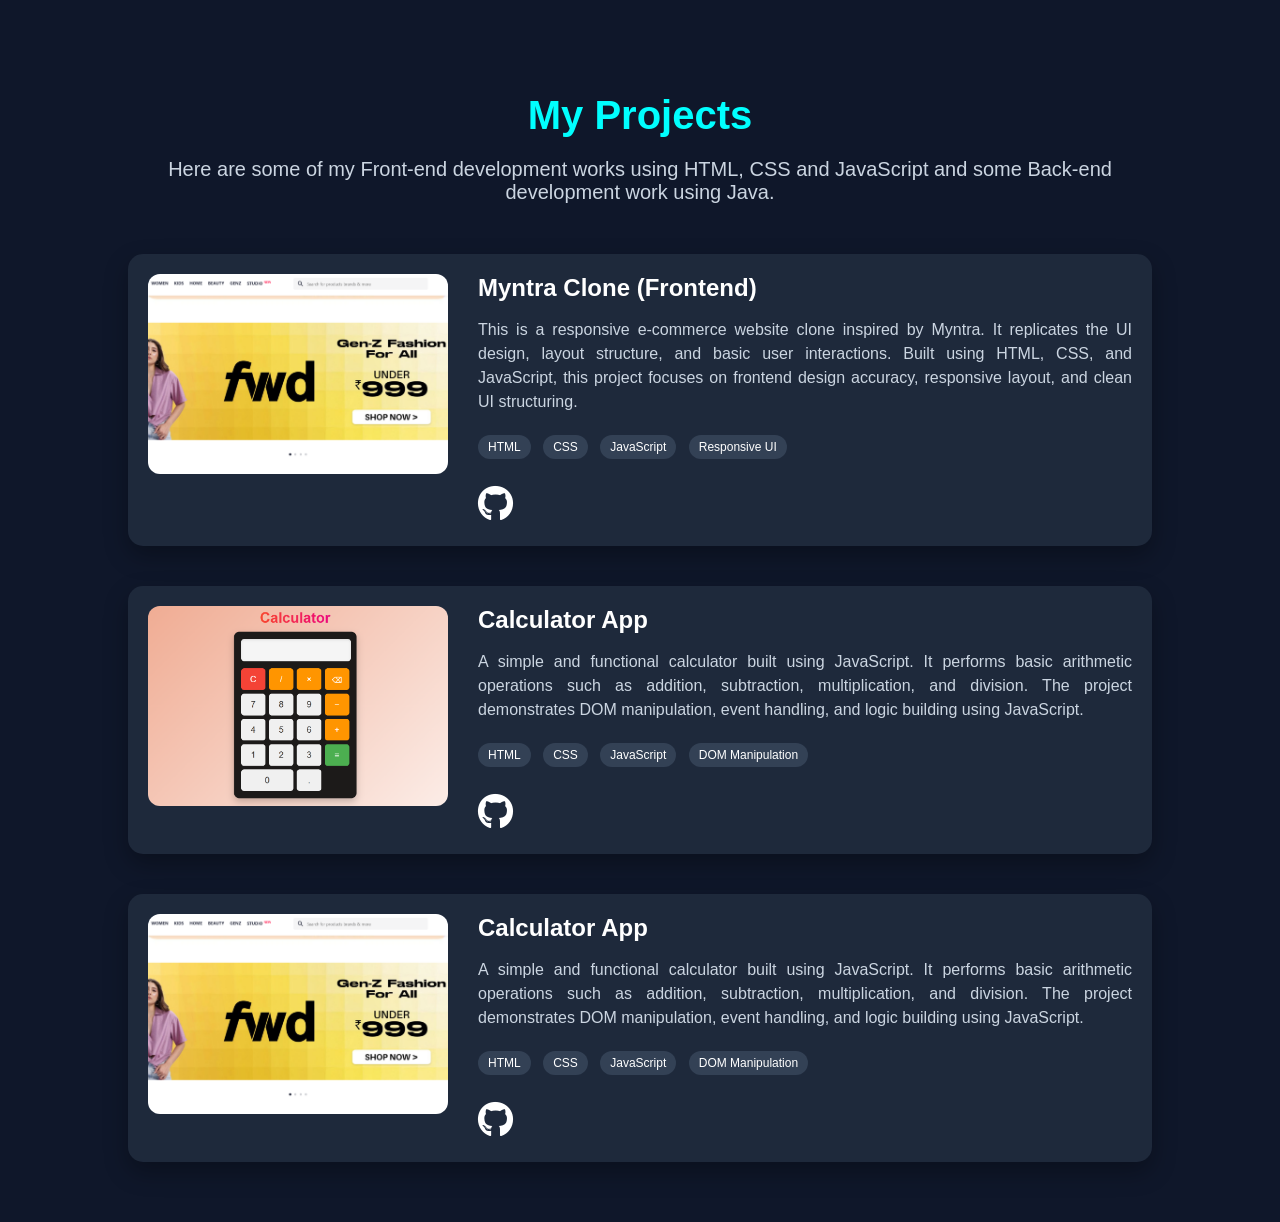
==== Project folder/project.html @ da16e285 "Add files via upload" ====
<!DOCTYPE html>
<html lang="en">
<head>
<meta charset="UTF-8">
<meta name="viewport" content="width=device-width, initial-scale=1.0">
<title>My Projects</title>
<link rel="stylesheet" href="style.css">
<link href="https://fonts.googleapis.com/css2?family=Poppins:wght@300;400;600;700&display=swap" rel="stylesheet">
    <link rel="stylesheet" href="project.css">
    <link rel="stylesheet" href="https://cdnjs.cloudflare.com/ajax/libs/font-awesome/6.5.0/css/all.min.css">

</head>

<body>

<section class="projects-section">

  <h1 class="title">My Projects</h1>
  <p class="subtitle">Here are some of my Front-end development works using HTML, CSS and JavaScript and some Back-end development work using Java.</p>

  <div class="projects-container">

    <!-- Project 1 -->
    <div class="project-card">

      <div class="project-image">
        <!-- IMAGE PLACEHOLDER -->
        <img src="Myntra Clone.PNG" alt="Myntra Clone">
      </div>

      <div class="project-content">
        <h2>Myntra Clone (Frontend)</h2>
        <p>
          This is a responsive e-commerce website clone inspired by Myntra.
          It replicates the UI design, layout structure, and basic user interactions.
          Built using HTML, CSS, and JavaScript, this project focuses on frontend design accuracy,
          responsive layout, and clean UI structuring.
        </p>

        <div class="tags">
          <span>HTML</span>
          <span>CSS</span>
          <span>JavaScript</span>
          <span>Responsive UI</span>
        </div>

        <div class="socials">
          <a href="https://nishadssalvi.github.io/MyntraClone/" target="_blank">
            <i class="fab fa-github"></i>
          </a>
        </div>
      </div>

    </div>

    <!-- Project 2 -->
    <div class="project-card">

      <div class="project-image">
        <!-- IMAGE PLACEHOLDER -->
        <img src="Calculator.PNG" alt="Calculator">
      </div>

      <div class="project-content">
        <h2>Calculator App</h2>
        <p>
          A simple and functional calculator built using JavaScript.
          It performs basic arithmetic operations such as addition, subtraction,
          multiplication, and division. The project demonstrates DOM manipulation,
          event handling, and logic building using JavaScript.
        </p>

        <div class="tags">
          <span>HTML</span>
          <span>CSS</span>
          <span>JavaScript</span>
          <span>DOM Manipulation</span>
        </div>

        <div class="socials">
        <a href="https://nishadssalvi.github.io/Calculator/" target="_blank">
          <i class="fab fa-github"></i>
        </a>
      </div>
      </div>

    </div>


    <!-- Project 3 -->
    <div class="project-card">

      <div class="project-image">
        <!-- IMAGE PLACEHOLDER -->
        <img src="Myntra Clone.PNG" alt="Myntra Clone">
      </div>

      <div class="project-content">
        <h2>Calculator App</h2>
        <p>
          A simple and functional calculator built using JavaScript.
          It performs basic arithmetic operations such as addition, subtraction,
          multiplication, and division. The project demonstrates DOM manipulation,
          event handling, and logic building using JavaScript.
        </p>

        <div class="tags">
          <span>HTML</span>
          <span>CSS</span>
          <span>JavaScript</span>
          <span>DOM Manipulation</span>
        </div>

        <div class="socials">
          <a href="https://github.com/nishadssalvi" target="_blank">
            <i class="fab fa-github"></i>
          </a>
        </div>
      </div>

    </div>


   
  </div>

</section>

</body>
</html>
</body>
</html>
---- Project folder/project.css ----
body {
    margin: 0;
    font-family: 'Poppins', sans-serif;
    background: linear-gradient(135deg, #1a0033, #000428);
    color: white;
  }

  h1{
    color: aqua;
  }

  body {
    margin: 0;
    font-family: Arial, sans-serif;
    background: #0f172a;
    color: white;
  }
  
  /* SECTION */
  .projects-section {
    padding: 60px 10%;
  }
  
  .title {
    font-size: 40px;
    text-align: center;
    margin-bottom: 10px;
  }
  
  .subtitle {
    text-align: center;
    color: #cbd5e1;
    margin-bottom: 50px;
    font-size: 20px;
  }
  
  /* PROJECT CONTAINER */
  .projects-container {
    display: flex;
    flex-direction: column;
    gap: 40px;
  }
  
  /* CARD */
  .project-card {
    display: flex;
    gap: 30px;
    background: #1e293b;
    padding: 20px;
    border-radius: 15px;
    box-shadow: 0 10px 25px rgba(0,0,0,0.3);
    transition: 0.3s;
  }
  
  .project-card:hover {
    transform: translateY(-5px);
  }
  
  /* IMAGE BOX */
  .project-image {
    width: 300px;
    height: 200px;
    background: #334155;
    display: flex;
    align-items: center;
    justify-content: center;
    border-radius: 12px;
    color: #94a3b8;
    font-size: 14px;
    flex-shrink: 0;
  }
  
  /* CONTENT */
  .project-content h2 {
    margin: 0;
    margin-bottom: 10px;
  }
  
  .project-content p {
    color: #cbd5e1;
    line-height: 1.5;
    text-align: justify;
  }
  
  /* TAGS */
  .tags {
    margin-top: 15px;
  }
  
  .tags span {
    display: inline-block;
    background: #334155;
    padding: 5px 10px;
    margin-right: 8px;
    margin-top: 5px;
    border-radius: 20px;
    font-size: 12px;
  }

  .placeholder {
    width: 300px;      /* your placeholder size */
    height: 200px;
    border: 2px dashed gray;
    overflow: hidden;  /* hides overflow */
  }
  
  .project-image img {
    width: 100%;
    height: 100%;
    object-fit: cover;  /* key property */
    border-radius: 12px;
  }

  .socials {
    margin-top: 25px;
  }
  
  .socials a {
    margin-right: 20px;
    font-size: 22px;
    color: white;
    transition: 0.3s;
    font-size: 36px;
    text-decoration: none;
  }
  
  .socials a:hover {
    color: coral;
    transform: scale(1.2);
  }
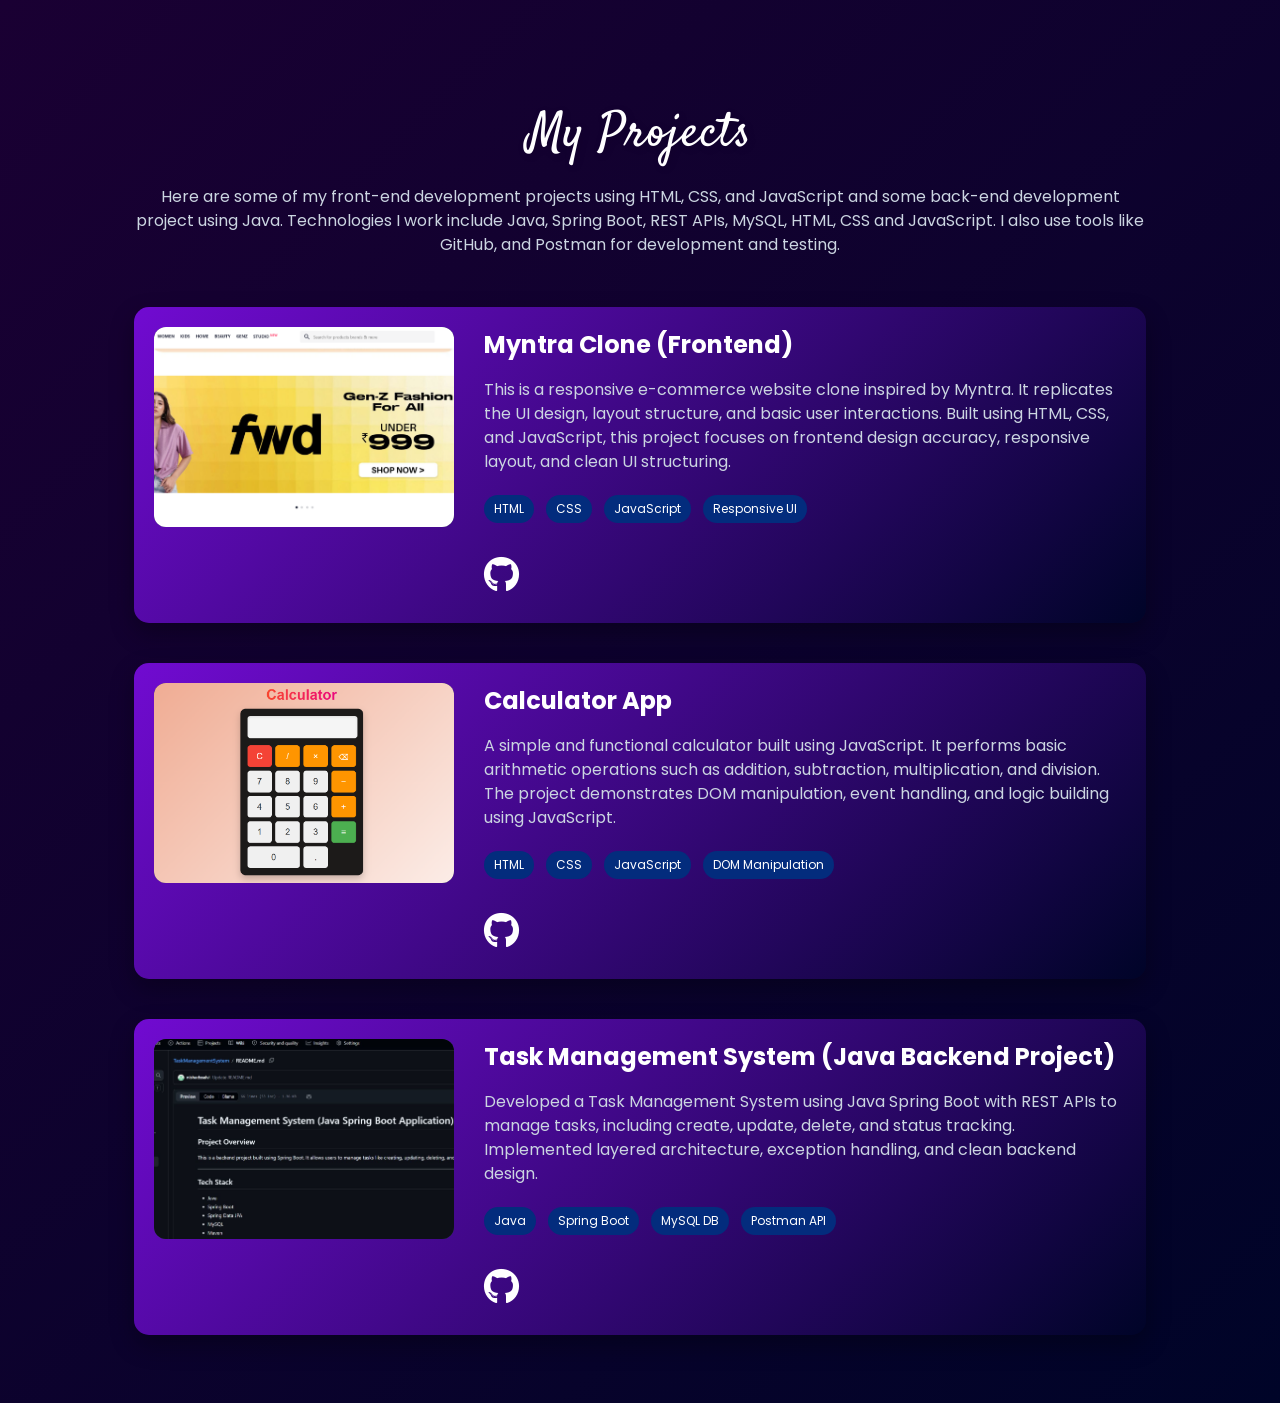
==== commit e28cf69e: "Add files via upload" ====
--- a/Project folder/project.html
+++ b/Project folder/project.html
@@ -9,6 +9,10 @@
     <link rel="stylesheet" href="project.css">
     <link rel="stylesheet" href="https://cdnjs.cloudflare.com/ajax/libs/font-awesome/6.5.0/css/all.min.css">
 
+    <link rel="preconnect" href="https://fonts.googleapis.com">
+    <link rel="preconnect" href="https://fonts.gstatic.com" crossorigin>
+    <link href="https://fonts.googleapis.com/css2?family=Bebas+Neue&family=Satisfy&display=swap" rel="stylesheet">
+
 </head>
 
 <body>
@@ -16,7 +20,8 @@
 <section class="projects-section">
 
   <h1 class="title">My Projects</h1>
-  <p class="subtitle">Here are some of my Front-end development works using HTML, CSS and JavaScript and some Back-end development work using Java.</p>
+  <p class="subtitle">Here are some of my front-end development projects using HTML, CSS, and JavaScript and some back-end development project using Java. Technologies I work include Java, Spring Boot, REST APIs, MySQL, HTML, CSS and JavaScript. I also use tools like GitHub, and Postman for development and testing.
+  </p>
 
   <div class="projects-container">
 
@@ -25,7 +30,7 @@
 
       <div class="project-image">
         <!-- IMAGE PLACEHOLDER -->
-        <img src="Myntra Clone.PNG" alt="Myntra Clone">
+        <a href="https://nishadssalvi.github.io/MyntraClone/" target="_blank"><img src="Myntra Clone.PNG" alt="Myntra Clone"></a>
       </div>
 
       <div class="project-content">
@@ -58,11 +63,12 @@
 
       <div class="project-image">
         <!-- IMAGE PLACEHOLDER -->
-        <img src="Calculator.PNG" alt="Calculator">
+        <a href="https://nishadssalvi.github.io/Calculator/"><img src="Calculator.PNG" alt="Calculator"></a>
       </div>
 
       <div class="project-content">
-        <h2>Calculator App</h2>
+        <a href="https://nishadssalvi.github.io/Calculator/" target="_blank">
+        <h2>Calculator App</h2></a>
         <p>
           A simple and functional calculator built using JavaScript.
           It performs basic arithmetic operations such as addition, subtraction,
@@ -92,27 +98,24 @@
 
       <div class="project-image">
         <!-- IMAGE PLACEHOLDER -->
-        <img src="Myntra Clone.PNG" alt="Myntra Clone">
+        <a href="https://github.com/nishadssalvi/TaskManagementSystem.git"><img src="Java Project.JPG" alt="Java Project"></a>
       </div>
 
       <div class="project-content">
-        <h2>Calculator App</h2>
+        <a href="https://github.com/nishadssalvi/TaskManagementSystem.git"><h2>Task Management System (Java Backend Project) </h2></a>
         <p>
-          A simple and functional calculator built using JavaScript.
-          It performs basic arithmetic operations such as addition, subtraction,
-          multiplication, and division. The project demonstrates DOM manipulation,
-          event handling, and logic building using JavaScript.
+          Developed a Task Management System using Java Spring Boot with REST APIs to manage tasks, including create, update, delete, and status tracking. Implemented layered architecture, exception handling, and clean backend design.
         </p>
 
         <div class="tags">
-          <span>HTML</span>
-          <span>CSS</span>
-          <span>JavaScript</span>
-          <span>DOM Manipulation</span>
+          <span>Java</span>
+          <span>Spring Boot</span>
+          <span>MySQL DB</span>
+          <span>Postman API</span>
         </div>
 
         <div class="socials">
-          <a href="https://github.com/nishadssalvi" target="_blank">
+          <a href="https://github.com/nishadssalvi/TaskManagementSystem.git" target="_blank">
             <i class="fab fa-github"></i>
           </a>
         </div>
@@ -128,5 +131,4 @@
 
 </body>
 </html>
-</body>
-</html>
+
--- a/Project folder/project.css
+++ b/Project folder/project.css
@@ -1,37 +1,52 @@
 body {
-    margin: 0;
     font-family: 'Poppins', sans-serif;
     background: linear-gradient(135deg, #1a0033, #000428);
     color: white;
-  }
-
-  h1{
-    color: aqua;
-  }
-
-  body {
-    margin: 0;
-    font-family: Arial, sans-serif;
-    background: #0f172a;
-    color: white;
-  }
-  
-  /* SECTION */
-  .projects-section {
-    padding: 60px 10%;
+    margin-top: 0;
   }
   
   .title {
-    font-size: 40px;
+    font-size: 48px;
+    font-family:"Satisfy", cursive;
+    font-weight: 400;
+    font-style: normal;
     text-align: center;
+    letter-spacing: 1px;
     margin-bottom: 10px;
+  
+    /* subtle shadow */
+    text-shadow: 2px 2px 8px rgba(0,0,0,0.1);
+  
+    /* smooth animation */
+    opacity: 0;
+    transform: translateY(30px);
+    animation: fadeUp 1s ease forwards;
   }
   
   .subtitle {
+    font-size: 16px;
+
     text-align: center;
     color: #cbd5e1;
     margin-bottom: 50px;
-    font-size: 20px;
+    color: #cbd5e1;
+    line-height: 1.5;
+
+    opacity: 0;
+    animation: fadeUp 1s ease forwards;
+    animation-delay: 0.3s;
+  }
+  
+  @keyframes fadeUp {
+    to {
+      opacity: 1;
+      transform: translateY(0);
+    }
+  }
+ 
+   /* SECTION */
+   .projects-section {
+    padding: 60px 10%;
   }
   
   /* PROJECT CONTAINER */
@@ -45,7 +60,8 @@
   .project-card {
     display: flex;
     gap: 30px;
-    background: #1e293b;
+    background: linear-gradient(135deg, #710bd1, #000428);
+
     padding: 20px;
     border-radius: 15px;
     box-shadow: 0 10px 25px rgba(0,0,0,0.3);
@@ -74,12 +90,23 @@
   .project-content h2 {
     margin: 0;
     margin-bottom: 10px;
+    color: white;
+  }
+
+  h2:hover {
+    transform: scale(1.05);
+    transition: 0.3s;
+  }
+
+  .project-content a{
+    text-decoration: none;
+
   }
   
   .project-content p {
     color: #cbd5e1;
     line-height: 1.5;
-    text-align: justify;
+    text-align: left;
   }
   
   /* TAGS */
@@ -89,7 +116,8 @@
   
   .tags span {
     display: inline-block;
-    background: #334155;
+    /* background: #334155; */
+    background: #032c7d;
     padding: 5px 10px;
     margin-right: 8px;
     margin-top: 5px;
@@ -105,10 +133,12 @@
   }
   
   .project-image img {
-    width: 100%;
-    height: 100%;
+    width: 300px;  
+    height: 200px;
     object-fit: cover;  /* key property */
     border-radius: 12px;
+    display: block;
+    max-width: 100%;
   }
 
   .socials {
